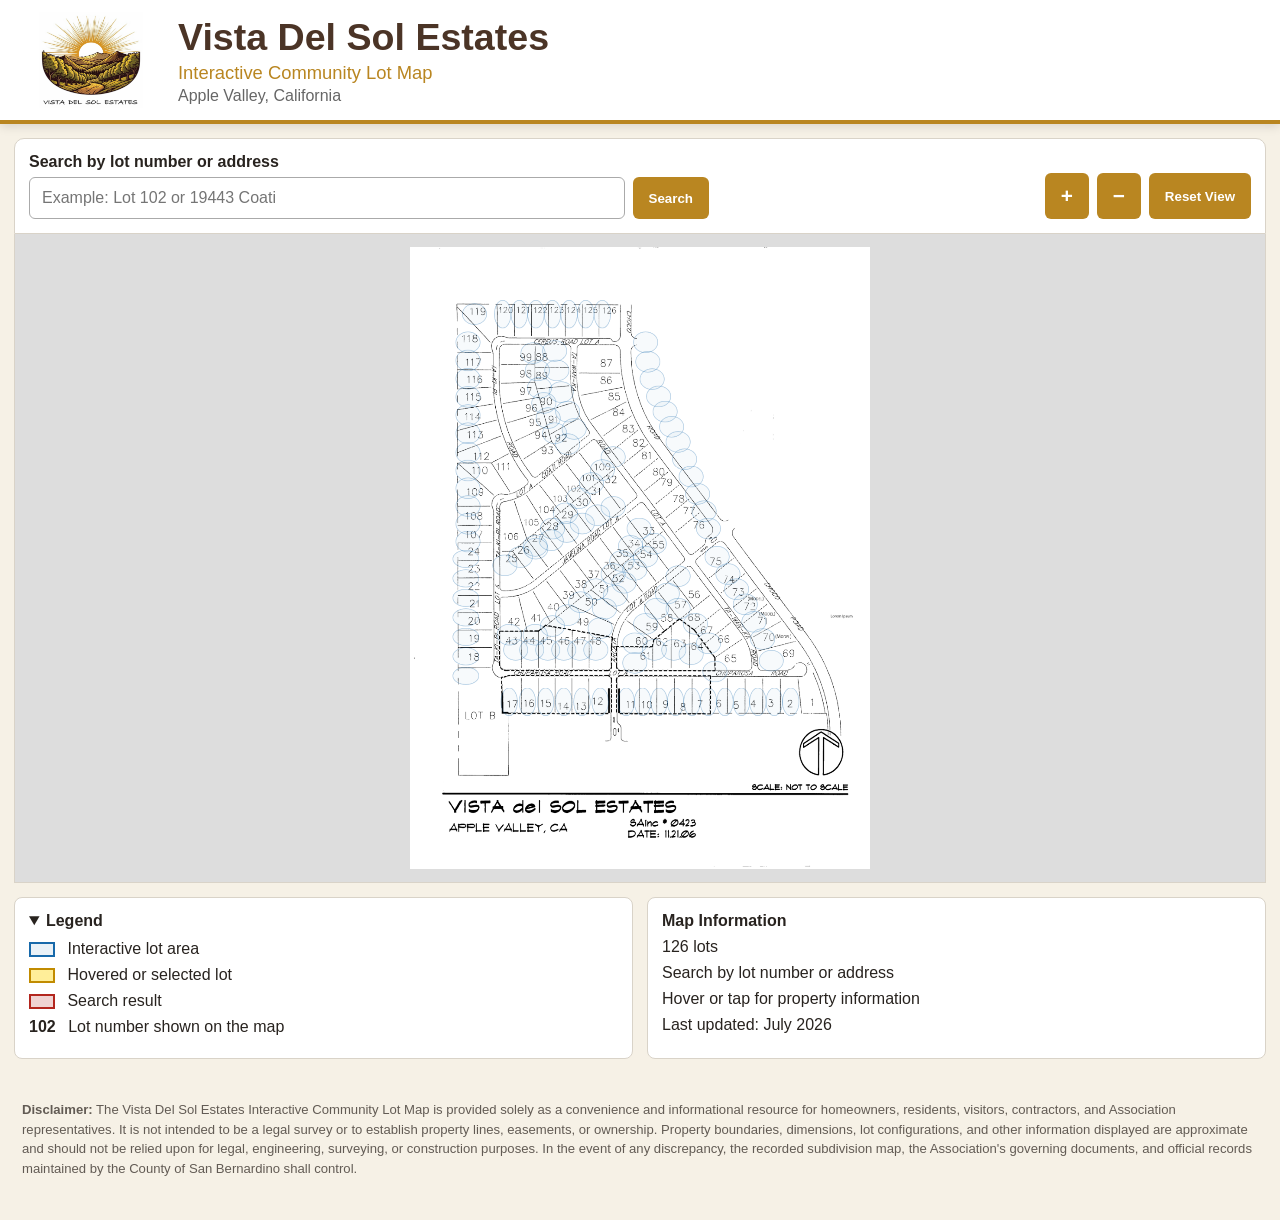
==== index.html @ 13569e57 "Add files via upload" ====
<!doctype html>
<html lang="en">
<head>
<meta charset="utf-8">
<meta name="viewport" content="width=device-width,initial-scale=1">
<title>Vista Del Sol Estates | Interactive Community Lot Map</title>
<link rel="stylesheet" href="style.css">
</head>
<body>
<header class="site-header">
  <img src="images/vdse-logo.jpeg" alt="Vista Del Sol Estates logo" class="logo">
  <div>
    <h1>Vista Del Sol Estates</h1>
    <p>Interactive Community Lot Map</p>
    <span>Apple Valley, California</span>
  </div>
</header>

<main>
  <section class="toolbar" aria-label="Map tools">
    <div class="search-wrap">
      <label for="search">Search by lot number or address</label>
      <div class="search-row">
        <input id="search" type="search" autocomplete="off" placeholder="Example: Lot 102 or 19443 Coati">
        <button id="searchBtn" type="button">Search</button>
      </div>
      <div id="suggestions" class="suggestions" role="listbox"></div>
    </div>
    <div class="controls">
      <button id="zoomIn" title="Zoom in">+</button>
      <button id="zoomOut" title="Zoom out">−</button>
      <button id="reset" type="button">Reset View</button>
    </div>
  </section>

  <section class="map-card">
    <div id="mapViewport" class="map-viewport" tabindex="0" aria-label="Interactive lot map. Drag to pan and use controls to zoom.">
      <div id="mapStage" class="map-stage">
        <img src="images/community-map.png" id="baseMap" alt="Vista Del Sol Estates subdivision map">
        <svg id="overlay" viewBox="0 0 1064 1436" preserveAspectRatio="none" aria-label="Interactive lot areas"></svg>
      </div>
      <div id="tooltip" class="tooltip" role="dialog" aria-live="polite"></div>
    </div>
  </section>

  <section class="below-map">
    <details open class="legend">
      <summary>Legend</summary>
      <div><span class="swatch boundary"></span> Interactive lot area</div>
      <div><span class="swatch hover"></span> Hovered or selected lot</div>
      <div><span class="swatch search-hit"></span> Search result</div>
      <div><span class="number-sample">102</span> Lot number shown on the map</div>
    </details>
    <aside class="map-info">
      <strong>Map Information</strong>
      <span>126 lots</span>
      <span>Search by lot number or address</span>
      <span>Hover or tap for property information</span>
      <span>Last updated: July 2026</span>
    </aside>
  </section>
</main>

<footer>
  <p><strong>Disclaimer:</strong> The Vista Del Sol Estates Interactive Community Lot Map is provided solely as a convenience and informational resource for homeowners, residents, visitors, contractors, and Association representatives. It is not intended to be a legal survey or to establish property lines, easements, or ownership. Property boundaries, dimensions, lot configurations, and other information displayed are approximate and should not be relied upon for legal, engineering, surveying, or construction purposes. In the event of any discrepancy, the recorded subdivision map, the Association's governing documents, and official records maintained by the County of San Bernardino shall control.</p>
</footer>
<script src="app.js"></script>
</body>
</html>
---- style.css ----
:root{--gold:#b98621;--brown:#4b3426;--cream:#f6f1e6;--ink:#28231f;--blue:#1769aa;--red:#b3261e}
*{box-sizing:border-box} body{margin:0;font-family:Arial,Helvetica,sans-serif;background:var(--cream);color:var(--ink)}
.site-header{display:flex;align-items:center;gap:18px;padding:12px 22px;background:white;border-bottom:4px solid var(--gold);box-shadow:0 2px 10px #0002}
.logo{width:138px;height:96px;object-fit:contain}.site-header h1{margin:0;color:var(--brown);font-size:clamp(1.55rem,3vw,2.35rem)}
.site-header p{margin:3px 0;color:var(--gold);font-size:1.15rem}.site-header span{color:#666}
main{max-width:1500px;margin:auto;padding:14px}.toolbar{display:flex;justify-content:space-between;gap:18px;align-items:end;background:white;padding:14px;border-radius:10px 10px 0 0;border:1px solid #d9d3c8}
.search-wrap{position:relative;flex:1;max-width:680px}.search-wrap label{display:block;font-weight:700;margin-bottom:6px}.search-row{display:flex;gap:8px}
input{flex:1;min-width:180px;padding:11px 12px;border:1px solid #aaa;border-radius:6px;font-size:1rem}
button{border:0;border-radius:6px;background:var(--gold);color:white;padding:11px 16px;font-weight:700;cursor:pointer}
button:hover,button:focus{filter:brightness(.9)}.controls{display:flex;gap:8px}.controls button:first-child,.controls button:nth-child(2){font-size:1.3rem;width:44px}
.suggestions{display:none;position:absolute;z-index:20;top:67px;left:0;right:78px;background:white;border:1px solid #bbb;max-height:260px;overflow:auto;box-shadow:0 8px 20px #0003}
.suggestions button{display:block;width:100%;text-align:left;background:white;color:#222;border-radius:0;border-bottom:1px solid #eee;font-weight:400}
.map-card{border:1px solid #d9d3c8;border-top:0;background:#ddd}.map-viewport{height:min(72vh,880px);min-height:520px;overflow:hidden;position:relative;cursor:grab;touch-action:none}
.map-viewport.dragging{cursor:grabbing}.map-stage{position:absolute;left:0;top:0;width:1064px;height:1436px;transform-origin:0 0;will-change:transform}
#baseMap,#overlay{position:absolute;inset:0;width:1064px;height:1436px}#baseMap{user-select:none;pointer-events:none}#overlay{overflow:visible}
.lot-hit{fill:rgba(23,105,170,.03);stroke:rgba(23,105,170,.25);stroke-width:2;vector-effect:non-scaling-stroke;cursor:pointer}
.lot-hit:hover,.lot-hit.selected{fill:rgba(255,213,0,.36);stroke:#c18b00;stroke-width:4}.lot-hit.search-result{fill:rgba(179,38,30,.2);stroke:var(--red);stroke-width:5}
.tooltip{display:none;position:absolute;z-index:30;max-width:310px;background:white;border:2px solid var(--gold);border-radius:8px;padding:12px;box-shadow:0 8px 24px #0005;line-height:1.45}
.tooltip h3{margin:0 0 7px;color:var(--brown)}.tooltip a{color:#075fae;font-weight:700}.tooltip .close{float:right;background:transparent;color:#555;padding:0;font-size:1.2rem}
.below-map{display:grid;grid-template-columns:1fr 1fr;gap:14px;margin-top:14px}.legend,.map-info{background:white;border:1px solid #d9d3c8;border-radius:8px;padding:14px}
.legend summary{font-weight:700;cursor:pointer;margin-bottom:10px}.legend div,.map-info span{display:block;margin:8px 0}.swatch{display:inline-block;width:26px;height:15px;margin-right:8px;vertical-align:middle;border:2px solid}
.boundary{border-color:var(--blue);background:#1769aa18}.hover{border-color:#c18b00;background:#ffd50066}.search-hit{border-color:var(--red);background:#b3261e33}.number-sample{font-weight:700;margin-right:8px}
footer{max-width:1500px;margin:0 auto;padding:14px 22px 28px;color:#625b54;font-size:.82rem;line-height:1.5}
@media(max-width:760px){.site-header{align-items:flex-start}.logo{width:94px;height:70px}.toolbar{align-items:stretch;flex-direction:column}.controls{justify-content:flex-end}.below-map{grid-template-columns:1fr}.map-viewport{min-height:460px;height:68vh}.suggestions{right:0}}
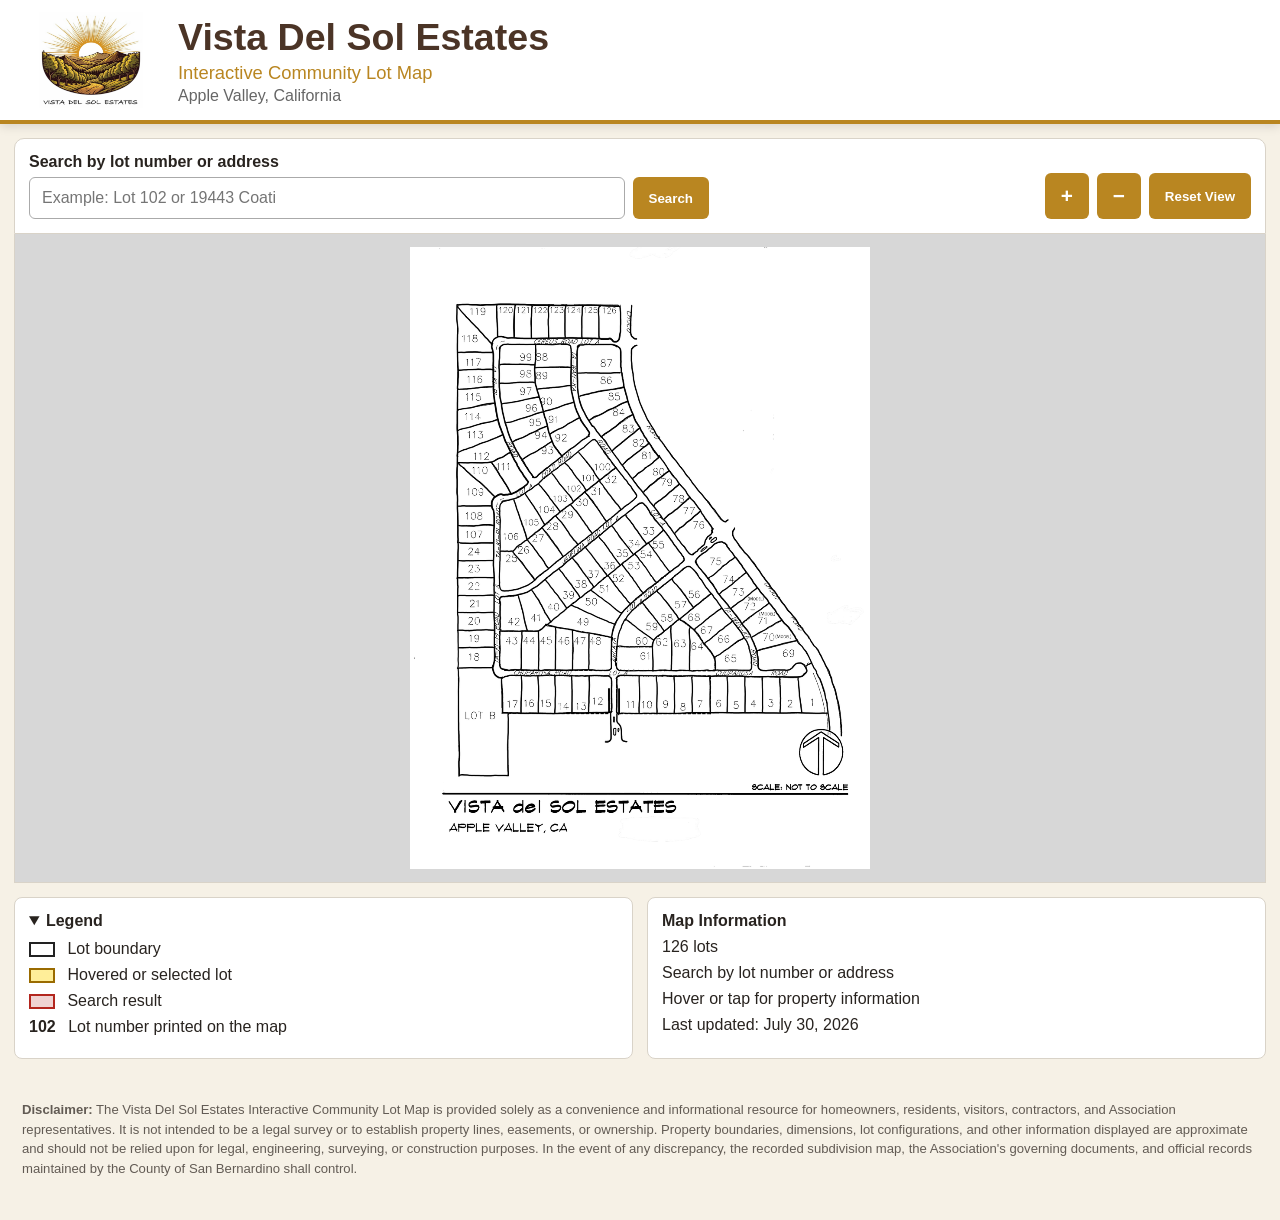
==== commit eb574099: "Add files via upload" ====
--- a/index.html
+++ b/index.html
@@ -9,61 +9,31 @@
 <body>
 <header class="site-header">
   <img src="images/vdse-logo.jpeg" alt="Vista Del Sol Estates logo" class="logo">
-  <div>
-    <h1>Vista Del Sol Estates</h1>
-    <p>Interactive Community Lot Map</p>
-    <span>Apple Valley, California</span>
-  </div>
+  <div><h1>Vista Del Sol Estates</h1><p>Interactive Community Lot Map</p><span>Apple Valley, California</span></div>
 </header>
-
 <main>
-  <section class="toolbar" aria-label="Map tools">
+  <section class="toolbar" aria-label="Map controls">
     <div class="search-wrap">
       <label for="search">Search by lot number or address</label>
-      <div class="search-row">
-        <input id="search" type="search" autocomplete="off" placeholder="Example: Lot 102 or 19443 Coati">
-        <button id="searchBtn" type="button">Search</button>
-      </div>
+      <div class="search-row"><input id="search" type="search" autocomplete="off" placeholder="Example: Lot 102 or 19443 Coati"><button id="searchBtn" type="button">Search</button></div>
       <div id="suggestions" class="suggestions" role="listbox"></div>
     </div>
-    <div class="controls">
-      <button id="zoomIn" title="Zoom in">+</button>
-      <button id="zoomOut" title="Zoom out">−</button>
-      <button id="reset" type="button">Reset View</button>
-    </div>
+    <div class="controls"><button id="zoomIn" type="button" aria-label="Zoom in">+</button><button id="zoomOut" type="button" aria-label="Zoom out">−</button><button id="reset" type="button">Reset View</button></div>
   </section>
-
   <section class="map-card">
-    <div id="mapViewport" class="map-viewport" tabindex="0" aria-label="Interactive lot map. Drag to pan and use controls to zoom.">
+    <div id="mapViewport" class="map-viewport" tabindex="0" aria-label="Interactive community lot map. Drag to pan and use the controls to zoom.">
       <div id="mapStage" class="map-stage">
-        <img src="images/community-map.png" id="baseMap" alt="Vista Del Sol Estates subdivision map">
-        <svg id="overlay" viewBox="0 0 1064 1436" preserveAspectRatio="none" aria-label="Interactive lot areas"></svg>
+        <img src="images/community-map.png" id="baseMap" alt="Vista Del Sol Estates traced subdivision map">
+        <svg id="overlay" viewBox="0 0 1064 1436" preserveAspectRatio="none" aria-label="Interactive lot boundaries"></svg>
       </div>
       <div id="tooltip" class="tooltip" role="dialog" aria-live="polite"></div>
     </div>
   </section>
-
   <section class="below-map">
-    <details open class="legend">
-      <summary>Legend</summary>
-      <div><span class="swatch boundary"></span> Interactive lot area</div>
-      <div><span class="swatch hover"></span> Hovered or selected lot</div>
-      <div><span class="swatch search-hit"></span> Search result</div>
-      <div><span class="number-sample">102</span> Lot number shown on the map</div>
-    </details>
-    <aside class="map-info">
-      <strong>Map Information</strong>
-      <span>126 lots</span>
-      <span>Search by lot number or address</span>
-      <span>Hover or tap for property information</span>
-      <span>Last updated: July 2026</span>
-    </aside>
+    <details open class="legend"><summary>Legend</summary><div><span class="swatch boundary"></span> Lot boundary</div><div><span class="swatch hover"></span> Hovered or selected lot</div><div><span class="swatch search-hit"></span> Search result</div><div><span class="number-sample">102</span> Lot number printed on the map</div></details>
+    <aside class="map-info"><strong>Map Information</strong><span>126 lots</span><span>Search by lot number or address</span><span>Hover or tap for property information</span><span>Last updated: July 30, 2026</span></aside>
   </section>
 </main>
-
-<footer>
-  <p><strong>Disclaimer:</strong> The Vista Del Sol Estates Interactive Community Lot Map is provided solely as a convenience and informational resource for homeowners, residents, visitors, contractors, and Association representatives. It is not intended to be a legal survey or to establish property lines, easements, or ownership. Property boundaries, dimensions, lot configurations, and other information displayed are approximate and should not be relied upon for legal, engineering, surveying, or construction purposes. In the event of any discrepancy, the recorded subdivision map, the Association's governing documents, and official records maintained by the County of San Bernardino shall control.</p>
-</footer>
+<footer><p><strong>Disclaimer:</strong> The Vista Del Sol Estates Interactive Community Lot Map is provided solely as a convenience and informational resource for homeowners, residents, visitors, contractors, and Association representatives. It is not intended to be a legal survey or to establish property lines, easements, or ownership. Property boundaries, dimensions, lot configurations, and other information displayed are approximate and should not be relied upon for legal, engineering, surveying, or construction purposes. In the event of any discrepancy, the recorded subdivision map, the Association's governing documents, and official records maintained by the County of San Bernardino shall control.</p></footer>
 <script src="app.js"></script>
-</body>
-</html>
+</body></html>
--- a/style.css
+++ b/style.css
@@ -1,25 +1,8 @@
 
-:root{--gold:#b98621;--brown:#4b3426;--cream:#f6f1e6;--ink:#28231f;--blue:#1769aa;--red:#b3261e}
-*{box-sizing:border-box} body{margin:0;font-family:Arial,Helvetica,sans-serif;background:var(--cream);color:var(--ink)}
-.site-header{display:flex;align-items:center;gap:18px;padding:12px 22px;background:white;border-bottom:4px solid var(--gold);box-shadow:0 2px 10px #0002}
-.logo{width:138px;height:96px;object-fit:contain}.site-header h1{margin:0;color:var(--brown);font-size:clamp(1.55rem,3vw,2.35rem)}
-.site-header p{margin:3px 0;color:var(--gold);font-size:1.15rem}.site-header span{color:#666}
-main{max-width:1500px;margin:auto;padding:14px}.toolbar{display:flex;justify-content:space-between;gap:18px;align-items:end;background:white;padding:14px;border-radius:10px 10px 0 0;border:1px solid #d9d3c8}
-.search-wrap{position:relative;flex:1;max-width:680px}.search-wrap label{display:block;font-weight:700;margin-bottom:6px}.search-row{display:flex;gap:8px}
-input{flex:1;min-width:180px;padding:11px 12px;border:1px solid #aaa;border-radius:6px;font-size:1rem}
-button{border:0;border-radius:6px;background:var(--gold);color:white;padding:11px 16px;font-weight:700;cursor:pointer}
-button:hover,button:focus{filter:brightness(.9)}.controls{display:flex;gap:8px}.controls button:first-child,.controls button:nth-child(2){font-size:1.3rem;width:44px}
-.suggestions{display:none;position:absolute;z-index:20;top:67px;left:0;right:78px;background:white;border:1px solid #bbb;max-height:260px;overflow:auto;box-shadow:0 8px 20px #0003}
-.suggestions button{display:block;width:100%;text-align:left;background:white;color:#222;border-radius:0;border-bottom:1px solid #eee;font-weight:400}
-.map-card{border:1px solid #d9d3c8;border-top:0;background:#ddd}.map-viewport{height:min(72vh,880px);min-height:520px;overflow:hidden;position:relative;cursor:grab;touch-action:none}
-.map-viewport.dragging{cursor:grabbing}.map-stage{position:absolute;left:0;top:0;width:1064px;height:1436px;transform-origin:0 0;will-change:transform}
-#baseMap,#overlay{position:absolute;inset:0;width:1064px;height:1436px}#baseMap{user-select:none;pointer-events:none}#overlay{overflow:visible}
-.lot-hit{fill:rgba(23,105,170,.03);stroke:rgba(23,105,170,.25);stroke-width:2;vector-effect:non-scaling-stroke;cursor:pointer}
-.lot-hit:hover,.lot-hit.selected{fill:rgba(255,213,0,.36);stroke:#c18b00;stroke-width:4}.lot-hit.search-result{fill:rgba(179,38,30,.2);stroke:var(--red);stroke-width:5}
-.tooltip{display:none;position:absolute;z-index:30;max-width:310px;background:white;border:2px solid var(--gold);border-radius:8px;padding:12px;box-shadow:0 8px 24px #0005;line-height:1.45}
-.tooltip h3{margin:0 0 7px;color:var(--brown)}.tooltip a{color:#075fae;font-weight:700}.tooltip .close{float:right;background:transparent;color:#555;padding:0;font-size:1.2rem}
-.below-map{display:grid;grid-template-columns:1fr 1fr;gap:14px;margin-top:14px}.legend,.map-info{background:white;border:1px solid #d9d3c8;border-radius:8px;padding:14px}
-.legend summary{font-weight:700;cursor:pointer;margin-bottom:10px}.legend div,.map-info span{display:block;margin:8px 0}.swatch{display:inline-block;width:26px;height:15px;margin-right:8px;vertical-align:middle;border:2px solid}
-.boundary{border-color:var(--blue);background:#1769aa18}.hover{border-color:#c18b00;background:#ffd50066}.search-hit{border-color:var(--red);background:#b3261e33}.number-sample{font-weight:700;margin-right:8px}
-footer{max-width:1500px;margin:0 auto;padding:14px 22px 28px;color:#625b54;font-size:.82rem;line-height:1.5}
+:root{--gold:#b98621;--brown:#4b3426;--cream:#f6f1e6;--ink:#28231f;--red:#b3261e}
+*{box-sizing:border-box}body{margin:0;font-family:Arial,Helvetica,sans-serif;background:var(--cream);color:var(--ink)}
+.site-header{display:flex;align-items:center;gap:18px;padding:12px 22px;background:#fff;border-bottom:4px solid var(--gold);box-shadow:0 2px 10px #0002}.logo{width:138px;height:96px;object-fit:contain}.site-header h1{margin:0;color:var(--brown);font-size:clamp(1.55rem,3vw,2.35rem)}.site-header p{margin:3px 0;color:var(--gold);font-size:1.15rem}.site-header span{color:#666}
+main{max-width:1500px;margin:auto;padding:14px}.toolbar{display:flex;justify-content:space-between;gap:18px;align-items:end;background:#fff;padding:14px;border-radius:10px 10px 0 0;border:1px solid #d9d3c8}.search-wrap{position:relative;flex:1;max-width:680px}.search-wrap label{display:block;font-weight:700;margin-bottom:6px}.search-row{display:flex;gap:8px}input{flex:1;min-width:180px;padding:11px 12px;border:1px solid #aaa;border-radius:6px;font-size:1rem}button{border:0;border-radius:6px;background:var(--gold);color:#fff;padding:11px 16px;font-weight:700;cursor:pointer}button:hover,button:focus{filter:brightness(.9)}.controls{display:flex;gap:8px}.controls button:first-child,.controls button:nth-child(2){font-size:1.3rem;width:44px}.suggestions{display:none;position:absolute;z-index:20;top:67px;left:0;right:78px;background:#fff;border:1px solid #bbb;max-height:260px;overflow:auto;box-shadow:0 8px 20px #0003}.suggestions button{display:block;width:100%;text-align:left;background:#fff;color:#222;border-radius:0;border-bottom:1px solid #eee;font-weight:400}
+.map-card{border:1px solid #d9d3c8;border-top:0;background:#d7d7d7}.map-viewport{height:min(72vh,880px);min-height:520px;overflow:hidden;position:relative;cursor:grab;touch-action:none}.map-viewport.dragging{cursor:grabbing}.map-stage{position:absolute;left:0;top:0;width:1064px;height:1436px;transform-origin:0 0;will-change:transform}#baseMap,#overlay{position:absolute;inset:0;width:1064px;height:1436px}#baseMap{user-select:none;pointer-events:none}#overlay{overflow:visible}.lot-hit{fill:transparent;stroke:transparent;stroke-width:0;vector-effect:non-scaling-stroke;cursor:pointer}.lot-hit:hover,.lot-hit.selected{fill:rgba(255,213,0,.30);stroke:#9a6b00;stroke-width:3}.lot-hit.search-result{fill:rgba(179,38,30,.22);stroke:var(--red);stroke-width:5}.tooltip{display:none;position:absolute;z-index:30;max-width:330px;background:#fff;border:2px solid var(--gold);border-radius:8px;padding:12px;box-shadow:0 8px 24px #0005;line-height:1.45}.tooltip h3{margin:0 0 7px;color:var(--brown)}.tooltip a{color:#075fae;font-weight:700}.tooltip .close{float:right;background:transparent;color:#555;padding:0;font-size:1.2rem}
+.below-map{display:grid;grid-template-columns:1fr 1fr;gap:14px;margin-top:14px}.legend,.map-info{background:#fff;border:1px solid #d9d3c8;border-radius:8px;padding:14px}.legend summary{font-weight:700;cursor:pointer;margin-bottom:10px}.legend div,.map-info span{display:block;margin:8px 0}.swatch{display:inline-block;width:26px;height:15px;margin-right:8px;vertical-align:middle;border:2px solid}.boundary{border-color:#222}.hover{border-color:#9a6b00;background:#ffd50066}.search-hit{border-color:var(--red);background:#b3261e33}.number-sample{font-weight:700;margin-right:8px}footer{max-width:1500px;margin:0 auto;padding:14px 22px 28px;color:#625b54;font-size:.82rem;line-height:1.5}
 @media(max-width:760px){.site-header{align-items:flex-start}.logo{width:94px;height:70px}.toolbar{align-items:stretch;flex-direction:column}.controls{justify-content:flex-end}.below-map{grid-template-columns:1fr}.map-viewport{min-height:460px;height:68vh}.suggestions{right:0}}
